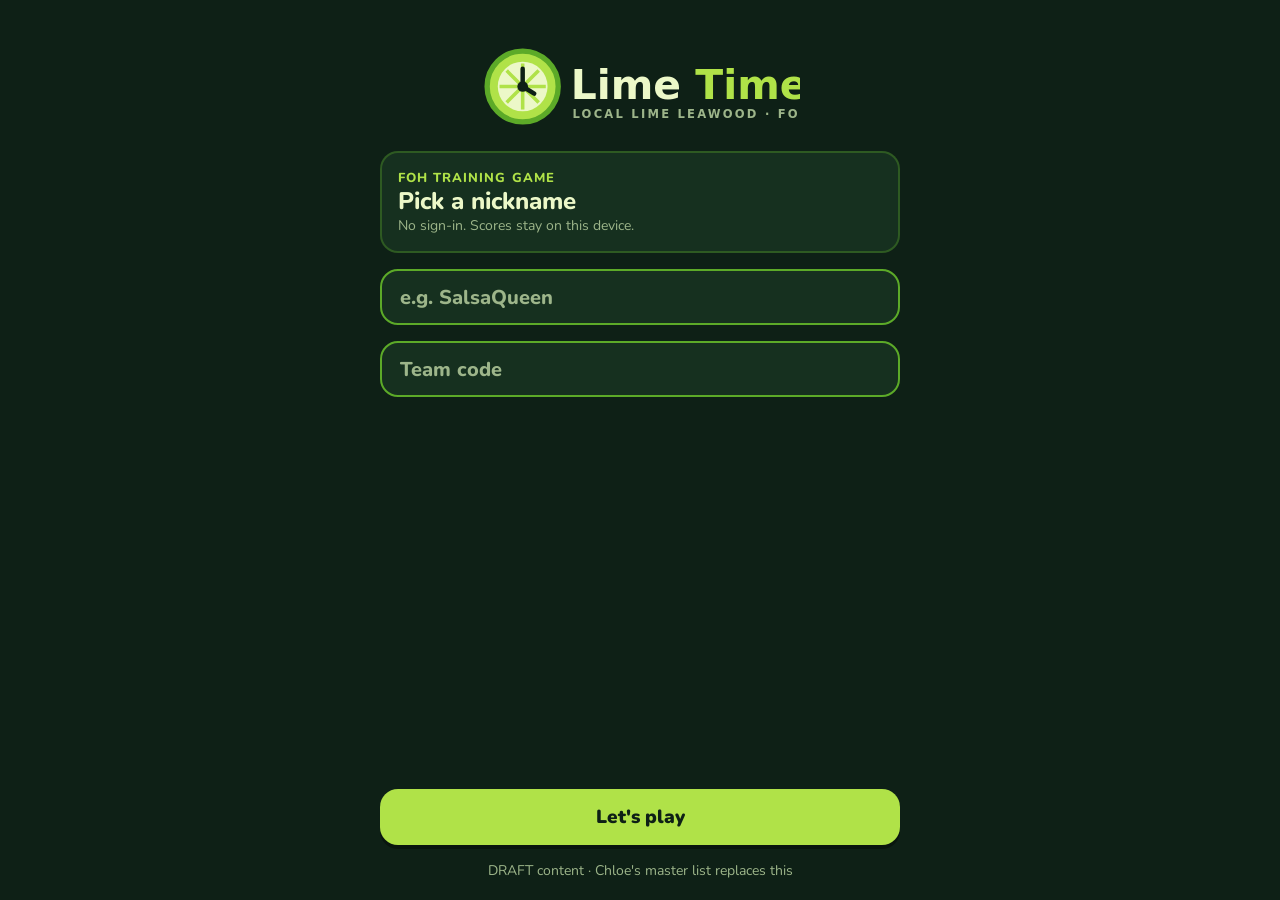
==== index.html @ c8c321ea "Restore index.html" ====
<!doctype html><html lang="en"><head><meta charset="utf-8"><meta name="robots" content="noindex,nofollow"><meta name="viewport" content="width=device-width,initial-scale=1,viewport-fit=cover">
<title>Lime Time</title><link rel="icon" href="assets/icon.svg"><link rel="stylesheet" href="style.css?v=4"><link rel="stylesheet" href="assets/agave.css?v=4"></head>
<body><main class="screen" id="app"></main><script src="app.js?v=4"></script></body></html>
---- style.css ----
@font-face{font-family:"Nunito";src:url("assets/fonts/Nunito.ttf") format("truetype");font-weight:200 1000;font-display:swap}
/* Lime Time — FOH trainee quiz style kit (Local Lime Leawood) */
:root{
  --page:#0E2016; --card:#16301F; --card-2:#1D3D28;
  --lime:#B0E248; --outline:#5CAA28; --cream:#ECF8C8; --muted:#9DB58A;
  --gold:#FFD25A; --red:#E5484D; --ink:#0E2016;
  --font:"Nunito","Baloo 2",ui-rounded,"SF Pro Rounded",system-ui,-apple-system,"Segoe UI",Roboto,sans-serif;
  --r-sm:12px; --r:18px; --r-lg:26px; --pill:999px;
  --tap:44px; --btn:56px; --gap:12px; --pad:20px;
  --shadow:0 4px 0 rgba(0,0,0,.35);
}
*{box-sizing:border-box;margin:0}
html,body{background:var(--page);color:var(--cream);font-family:var(--font);-webkit-font-smoothing:antialiased}
body{min-height:100dvh}
.screen{max-width:560px;margin:0 auto;min-height:100dvh;padding:max(var(--pad),env(safe-area-inset-top)) var(--pad) max(var(--pad),env(safe-area-inset-bottom));display:flex;flex-direction:column;gap:16px}
.topbar{display:flex;align-items:center;justify-content:space-between;gap:10px;min-height:var(--tap)}
.grow{flex:1}
h1,.h1{font-size:clamp(26px,7.5vw,34px);font-weight:900;line-height:1.1}
h2,.h2{font-size:clamp(20px,6vw,24px);font-weight:800;line-height:1.2}
.muted{color:var(--muted)} .small{font-size:14px}
.eyebrow{font-size:13px;font-weight:800;letter-spacing:.08em;text-transform:uppercase;color:var(--lime)}
.card{background:var(--card);border:2px solid rgba(92,170,40,.35);border-radius:var(--r);padding:16px}
/* Buttons */
.btn{display:flex;align-items:center;justify-content:center;gap:8px;width:100%;min-height:var(--btn);padding:0 20px;border-radius:var(--r);border:0;font:inherit;font-size:19px;font-weight:900;cursor:pointer;box-shadow:var(--shadow);transition:transform .08s}
.btn:active{transform:translateY(3px);box-shadow:0 1px 0 rgba(0,0,0,.35)}
.btn-primary{background:var(--lime);color:var(--ink)}
.btn-secondary{background:transparent;color:var(--cream);border:2px solid var(--outline);box-shadow:none}
.btn-icon{width:var(--tap);height:var(--tap);min-height:var(--tap);padding:0;border-radius:var(--pill);background:var(--card);color:var(--cream);border:2px solid var(--outline);box-shadow:none;font-size:18px}
.btn:focus-visible,.tile:focus-visible,.chip:focus-visible,.seat:focus-visible,.input:focus-visible{outline:3px solid var(--gold);outline-offset:2px}
/* Input */
.input{width:100%;min-height:var(--btn);padding:0 18px;border-radius:var(--r);border:2px solid var(--outline);background:var(--card);color:var(--cream);font:inherit;font-size:20px;font-weight:800}
.input::placeholder{color:var(--muted)}
/* Answer tiles */
.answers{display:grid;gap:var(--gap)}
.tile{display:flex;align-items:center;gap:12px;width:100%;min-height:64px;padding:12px 16px;border-radius:var(--r);background:var(--card);border:2px solid var(--outline);color:var(--cream);font:inherit;font-size:17px;font-weight:800;text-align:left;cursor:pointer}
.tile .key{flex:none;display:grid;place-items:center;width:34px;height:34px;border-radius:10px;background:var(--card-2);color:var(--lime);font-weight:900}
.tile.is-selected{border-color:var(--lime);background:var(--card-2)}
.tile.is-correct{background:var(--lime);border-color:var(--lime);color:var(--ink)}
.tile.is-correct .key{background:var(--ink);color:var(--lime)}
.tile.is-wrong{background:rgba(229,72,77,.16);border-color:var(--red);color:var(--cream)}
.tile.is-wrong .key{background:var(--red);color:#fff}
.tile.is-dim{opacity:.45}
/* Circular timer: set --p (0-1) inline */
.timer{--p:1;--size:64px;position:relative;width:var(--size);height:var(--size);border-radius:50%;flex:none;
  background:conic-gradient(var(--lime) calc(var(--p)*360deg),var(--card-2) 0);display:grid;place-items:center}
.timer::before{content:"";position:absolute;inset:6px;border-radius:50%;background:var(--page)}
.timer span{position:relative;font-size:22px;font-weight:900}
.timer.is-low{background:conic-gradient(var(--red) calc(var(--p)*360deg),var(--card-2) 0)}
/* Score pill */
.pill{display:inline-flex;align-items:center;gap:6px;min-height:36px;padding:0 14px;border-radius:var(--pill);background:rgba(255,210,90,.14);border:2px solid var(--gold);color:var(--gold);font-weight:900;font-size:16px;white-space:nowrap}
.pill.lime{background:rgba(176,226,72,.12);border-color:var(--lime);color:var(--lime)}
/* Progress */
.progress{height:10px;border-radius:var(--pill);background:var(--card-2);overflow:hidden}
.progress>i{display:block;height:100%;background:var(--lime);border-radius:inherit}
/* Leaderboard */
.board{display:grid;gap:8px}
.row{display:flex;align-items:center;gap:12px;min-height:60px;padding:10px 14px;border-radius:var(--r);background:var(--card)}
.row .rank{flex:none;width:32px;font-size:20px;font-weight:900;color:var(--muted);text-align:center}
.row .name{flex:1;min-width:0;font-weight:800;overflow:hidden;text-overflow:ellipsis;white-space:nowrap}
.row .name small{display:block;font-size:13px;font-weight:700;color:var(--muted)}
.row .pts{font-weight:900;color:var(--gold)}
.row.is-first{border:2px solid var(--gold)} .row.is-first .rank{color:var(--gold)}
.row.is-me{border:2px solid var(--lime);background:var(--card-2)}
/* Badge */
.badge{display:flex;flex-direction:column;align-items:center;gap:6px;width:88px;text-align:center;font-size:12px;font-weight:800;color:var(--cream)}
.badge .medal{width:64px;height:64px;border-radius:50%;display:grid;place-items:center;font-size:28px;background:radial-gradient(circle at 35% 30%,#FFE79A,var(--gold) 60%,#C99A1E);border:3px solid var(--page);box-shadow:0 0 0 3px var(--gold)}
.badge.is-locked .medal{background:var(--card-2);box-shadow:0 0 0 3px var(--card-2);filter:grayscale(1);opacity:.6}
.badges{display:flex;flex-wrap:wrap;gap:12px;justify-content:center}
/* Feedback banner */
.banner{border-radius:var(--r);padding:16px;font-weight:900;font-size:22px;display:flex;align-items:center;gap:12px}
.banner.ok{background:var(--lime);color:var(--ink)} .banner.no{background:var(--red);color:#fff}
/* Ring it in: order entry */
.ticket{background:var(--cream);color:var(--ink);border-radius:var(--r-sm);padding:12px 14px;font-weight:800;font-size:15px;line-height:1.4}
.ticket b{font-weight:900}
.seats{display:flex;gap:8px;flex-wrap:wrap}
.seat{min-width:var(--tap);min-height:var(--tap);padding:0 10px;border-radius:var(--r-sm);background:var(--card);border:2px solid var(--outline);color:var(--cream);font:inherit;font-weight:900;font-size:17px}
.seat.is-on{background:var(--lime);border-color:var(--lime);color:var(--ink)}
.menu-grid{display:grid;grid-template-columns:repeat(auto-fill,minmax(130px,1fr));gap:10px}
.item{min-height:72px;padding:10px 12px;border-radius:var(--r-sm);background:var(--card);border:2px solid var(--outline);color:var(--cream);font:inherit;font-weight:800;font-size:15px;text-align:left;display:flex;flex-direction:column;justify-content:space-between}
.item small{color:var(--muted);font-weight:700}
.item.is-on{border-color:var(--lime);background:var(--card-2);box-shadow:inset 0 0 0 2px var(--lime)}
.chips{display:flex;flex-wrap:wrap;gap:8px}
.chip{min-height:var(--tap);padding:0 14px;border-radius:var(--pill);background:transparent;border:2px solid var(--outline);color:var(--cream);font:inherit;font-weight:800;font-size:15px}
.chip.is-on{background:var(--lime);border-color:var(--lime);color:var(--ink)}
.chip.allergy{border-color:var(--red)} .chip.allergy.is-on{background:var(--red);color:#fff}
.btn-send{background:var(--lime);color:var(--ink)}
.sticky-bottom{position:sticky;bottom:0;padding-top:8px;background:linear-gradient(transparent,var(--page) 30%)}
.tag{display:inline-block;padding:2px 8px;border-radius:6px;background:var(--card-2);color:var(--muted);font-size:12px;font-weight:800}
@media (prefers-reduced-motion:reduce){*{transition:none!important}}
[hidden]{display:none!important}
---- assets/agave.css ----
/* Agave Stories round: add class="round-agave" to the round's .screen */
.round-agave{--page:#1A120C;--card:#2A1A10;--outline:#D9822B;--accent:#F2B45A;--smoke:#B8A48E;background:radial-gradient(120% 80% at 50% 0%,#3A2414 0%,#1A120C 60%)}
.round-agave .card,.round-agave .tile{background:var(--card);border-color:var(--outline)}
.round-agave .tile.is-correct{border-color:#B0E248;background:rgba(176,226,72,.12)}
.round-agave .tile.is-wrong{border-color:#E5484D;background:rgba(229,72,77,.12)}
.round-agave .btn-primary{background:var(--accent);color:#1A120C}
.round-agave .eyebrow{color:var(--accent)}
.round-agave .muted{color:var(--smoke)}
/* "Tell it at the table" story card shown after each answer */
.story-card{border-left:4px solid var(--accent,#F2B45A);background:rgba(242,180,90,.08);border-radius:12px;padding:14px 16px;font-size:16px;line-height:1.45;color:#ECF8C8}
.story-card .story-label{display:block;font-size:12px;font-weight:900;letter-spacing:.08em;text-transform:uppercase;color:var(--accent,#F2B45A);margin-bottom:6px}
.round-agave .tile.is-correct{color:#ECF8C8}
.round-agave .tile.is-correct .key{background:#B0E248;color:#1A120C}
.round-agave .progress i{background:var(--accent)}
.round-agave .key{background:rgba(242,180,90,.16);color:var(--accent)}
.round-agave a{color:var(--accent)}
.tile-icon{width:28px;height:28px;flex:none}
.src-link{font-size:12px;color:var(--muted);word-break:break-all}
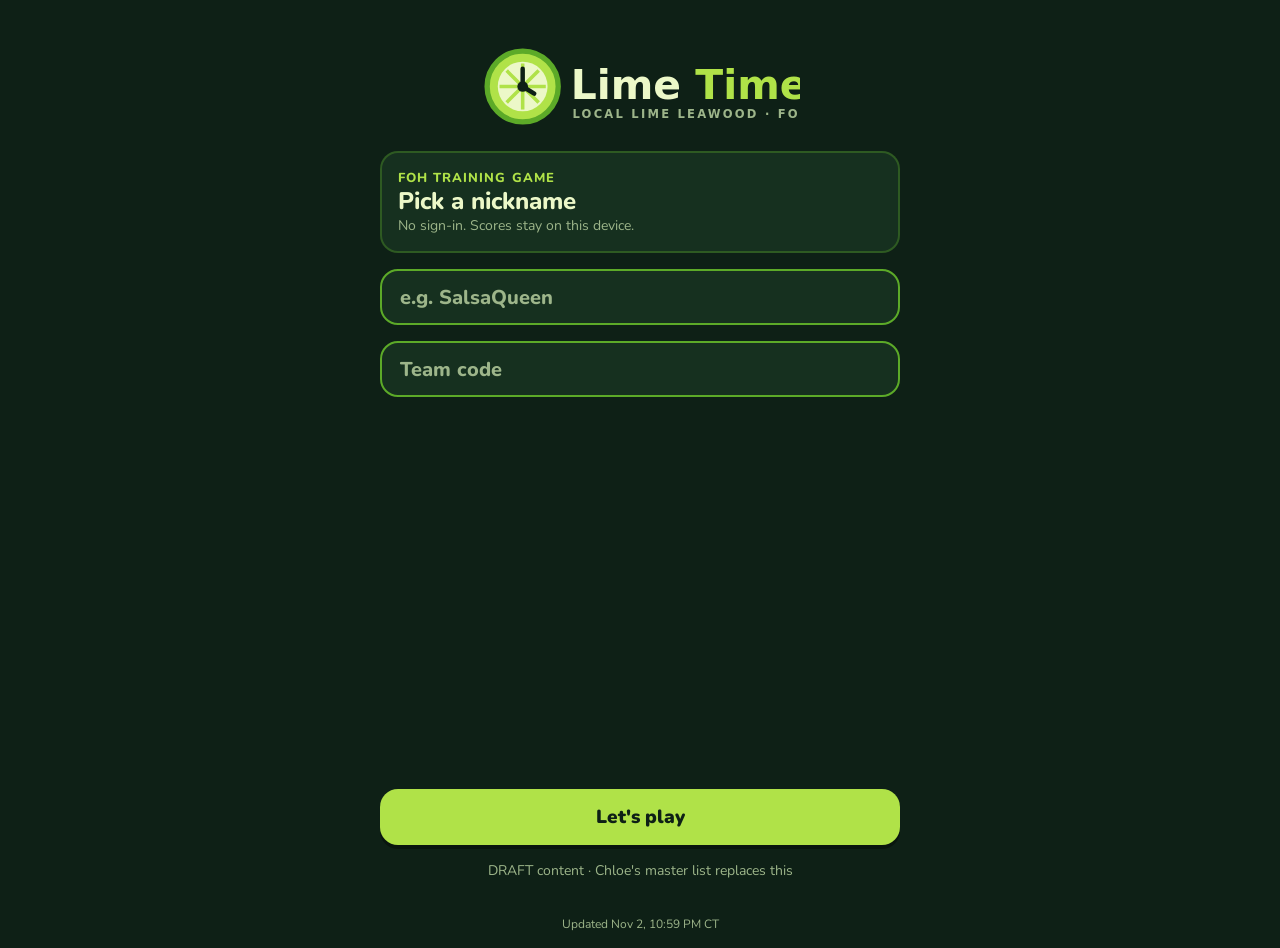
==== commit d480290c: "Auto-reload + updated stamp (Nov 2, 10:59 PM CT)" ====
--- a/index.html
+++ b/index.html
@@ -1,3 +1,3 @@
 <!doctype html><html lang="en"><head><meta charset="utf-8"><meta name="robots" content="noindex,nofollow"><meta name="viewport" content="width=device-width,initial-scale=1,viewport-fit=cover">
-<title>Lime Time</title><link rel="icon" href="assets/icon.svg"><link rel="stylesheet" href="style.css?v=4"><link rel="stylesheet" href="assets/agave.css?v=4"></head>
-<body><main class="screen" id="app"></main><script src="app.js?v=4"></script></body></html>
+<title>Lime Time</title><link rel="icon" href="assets/icon.svg"><link rel="stylesheet" href="style.css?v=1793681992"><link rel="stylesheet" href="assets/agave.css?v=1793681992"></head>
+<body><main class="screen" id="app"></main><script src="app.js?v=1793681992"></script></body></html>
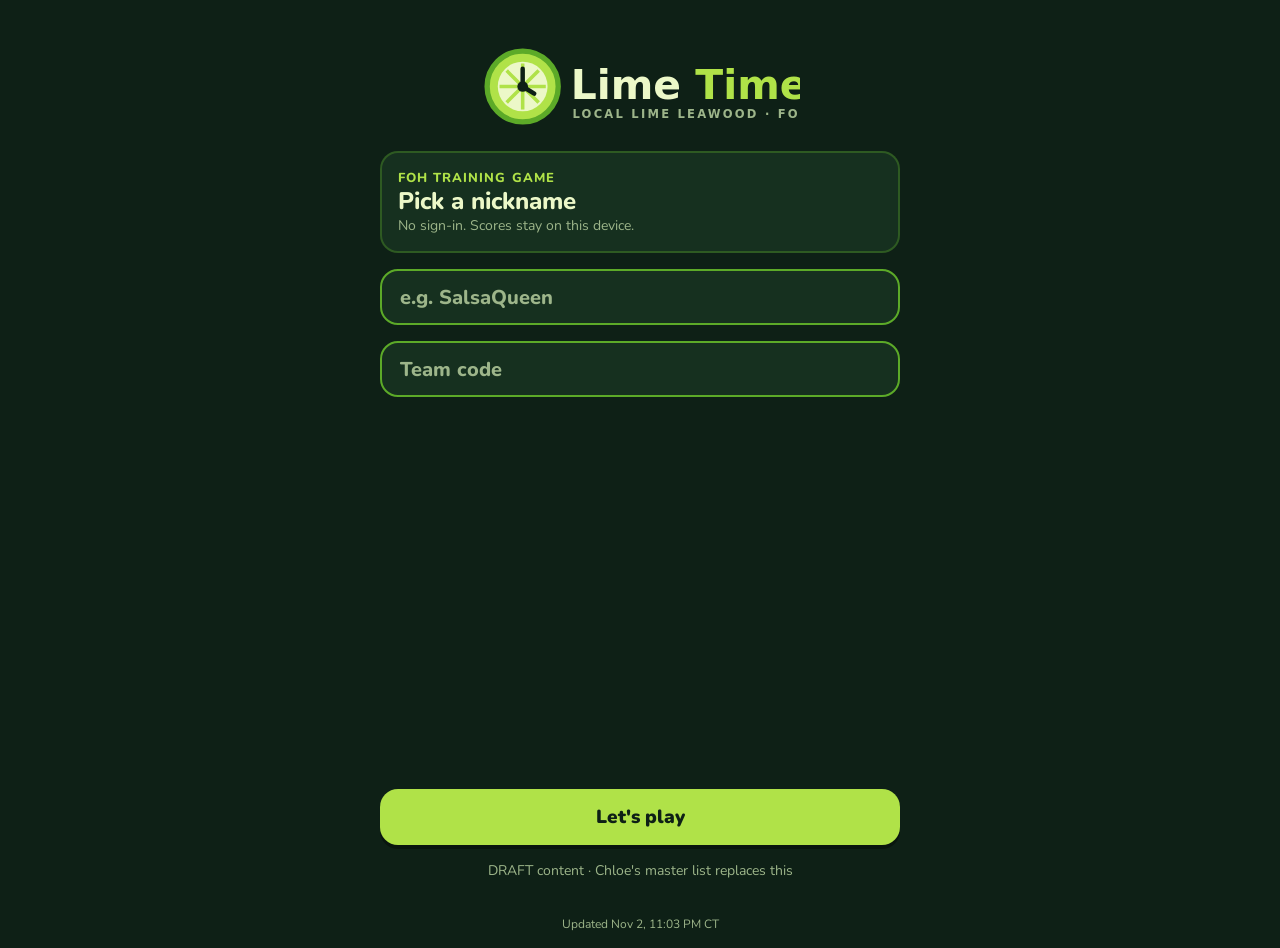
==== commit fb140441: "Verified allergens + palette colors (Nov 2, 11:03 PM CT)" ====
--- a/index.html
+++ b/index.html
@@ -1,3 +1,3 @@
 <!doctype html><html lang="en"><head><meta charset="utf-8"><meta name="robots" content="noindex,nofollow"><meta name="viewport" content="width=device-width,initial-scale=1,viewport-fit=cover">
-<title>Lime Time</title><link rel="icon" href="assets/icon.svg"><link rel="stylesheet" href="style.css?v=1793681992"><link rel="stylesheet" href="assets/agave.css?v=1793681992"></head>
-<body><main class="screen" id="app"></main><script src="app.js?v=1793681992"></script></body></html>
+<title>Lime Time</title><link rel="icon" href="assets/icon.svg"><link rel="stylesheet" href="style.css?v=1793682190"><link rel="stylesheet" href="assets/agave.css?v=1793682190"></head>
+<body><main class="screen" id="app"></main><script src="app.js?v=1793682190"></script></body></html>
--- a/style.css
+++ b/style.css
@@ -7,7 +7,8 @@
   --font:"Nunito","Baloo 2",ui-rounded,"SF Pro Rounded",system-ui,-apple-system,"Segoe UI",Roboto,sans-serif;
   --r-sm:12px; --r:18px; --r-lg:26px; --pill:999px;
   --tap:44px; --btn:56px; --gap:12px; --pad:20px;
-  --shadow:0 4px 0 rgba(0,0,0,.35);
+  --shade:rgba(0,0,0,.35); --on-red:#FFFFFF; --gold-hi:#FFE79A; --gold-lo:#C99A1E;
+  --shadow:0 4px 0 var(--shade);
 }
 *{box-sizing:border-box;margin:0}
 html,body{background:var(--page);color:var(--cream);font-family:var(--font);-webkit-font-smoothing:antialiased}
@@ -22,7 +23,7 @@
 .card{background:var(--card);border:2px solid rgba(92,170,40,.35);border-radius:var(--r);padding:16px}
 /* Buttons */
 .btn{display:flex;align-items:center;justify-content:center;gap:8px;width:100%;min-height:var(--btn);padding:0 20px;border-radius:var(--r);border:0;font:inherit;font-size:19px;font-weight:900;cursor:pointer;box-shadow:var(--shadow);transition:transform .08s}
-.btn:active{transform:translateY(3px);box-shadow:0 1px 0 rgba(0,0,0,.35)}
+.btn:active{transform:translateY(3px);box-shadow:0 1px 0 var(--shade)}
 .btn-primary{background:var(--lime);color:var(--ink)}
 .btn-secondary{background:transparent;color:var(--cream);border:2px solid var(--outline);box-shadow:none}
 .btn-icon{width:var(--tap);height:var(--tap);min-height:var(--tap);padding:0;border-radius:var(--pill);background:var(--card);color:var(--cream);border:2px solid var(--outline);box-shadow:none;font-size:18px}
@@ -38,7 +39,7 @@
 .tile.is-correct{background:var(--lime);border-color:var(--lime);color:var(--ink)}
 .tile.is-correct .key{background:var(--ink);color:var(--lime)}
 .tile.is-wrong{background:rgba(229,72,77,.16);border-color:var(--red);color:var(--cream)}
-.tile.is-wrong .key{background:var(--red);color:#fff}
+.tile.is-wrong .key{background:var(--red);color:var(--on-red)}
 .tile.is-dim{opacity:.45}
 /* Circular timer: set --p (0-1) inline */
 .timer{--p:1;--size:64px;position:relative;width:var(--size);height:var(--size);border-radius:50%;flex:none;
@@ -63,12 +64,12 @@
 .row.is-me{border:2px solid var(--lime);background:var(--card-2)}
 /* Badge */
 .badge{display:flex;flex-direction:column;align-items:center;gap:6px;width:88px;text-align:center;font-size:12px;font-weight:800;color:var(--cream)}
-.badge .medal{width:64px;height:64px;border-radius:50%;display:grid;place-items:center;font-size:28px;background:radial-gradient(circle at 35% 30%,#FFE79A,var(--gold) 60%,#C99A1E);border:3px solid var(--page);box-shadow:0 0 0 3px var(--gold)}
+.badge .medal{width:64px;height:64px;border-radius:50%;display:grid;place-items:center;font-size:28px;background:radial-gradient(circle at 35% 30%,var(--gold-hi),var(--gold) 60%,var(--gold-lo));border:3px solid var(--page);box-shadow:0 0 0 3px var(--gold)}
 .badge.is-locked .medal{background:var(--card-2);box-shadow:0 0 0 3px var(--card-2);filter:grayscale(1);opacity:.6}
 .badges{display:flex;flex-wrap:wrap;gap:12px;justify-content:center}
 /* Feedback banner */
 .banner{border-radius:var(--r);padding:16px;font-weight:900;font-size:22px;display:flex;align-items:center;gap:12px}
-.banner.ok{background:var(--lime);color:var(--ink)} .banner.no{background:var(--red);color:#fff}
+.banner.ok{background:var(--lime);color:var(--ink)} .banner.no{background:var(--red);color:var(--on-red)}
 /* Ring it in: order entry */
 .ticket{background:var(--cream);color:var(--ink);border-radius:var(--r-sm);padding:12px 14px;font-weight:800;font-size:15px;line-height:1.4}
 .ticket b{font-weight:900}
@@ -82,7 +83,7 @@
 .chips{display:flex;flex-wrap:wrap;gap:8px}
 .chip{min-height:var(--tap);padding:0 14px;border-radius:var(--pill);background:transparent;border:2px solid var(--outline);color:var(--cream);font:inherit;font-weight:800;font-size:15px}
 .chip.is-on{background:var(--lime);border-color:var(--lime);color:var(--ink)}
-.chip.allergy{border-color:var(--red)} .chip.allergy.is-on{background:var(--red);color:#fff}
+.chip.allergy{border-color:var(--red)} .chip.allergy.is-on{background:var(--red);color:var(--on-red)}
 .btn-send{background:var(--lime);color:var(--ink)}
 .sticky-bottom{position:sticky;bottom:0;padding-top:8px;background:linear-gradient(transparent,var(--page) 30%)}
 .tag{display:inline-block;padding:2px 8px;border-radius:6px;background:var(--card-2);color:var(--muted);font-size:12px;font-weight:800}
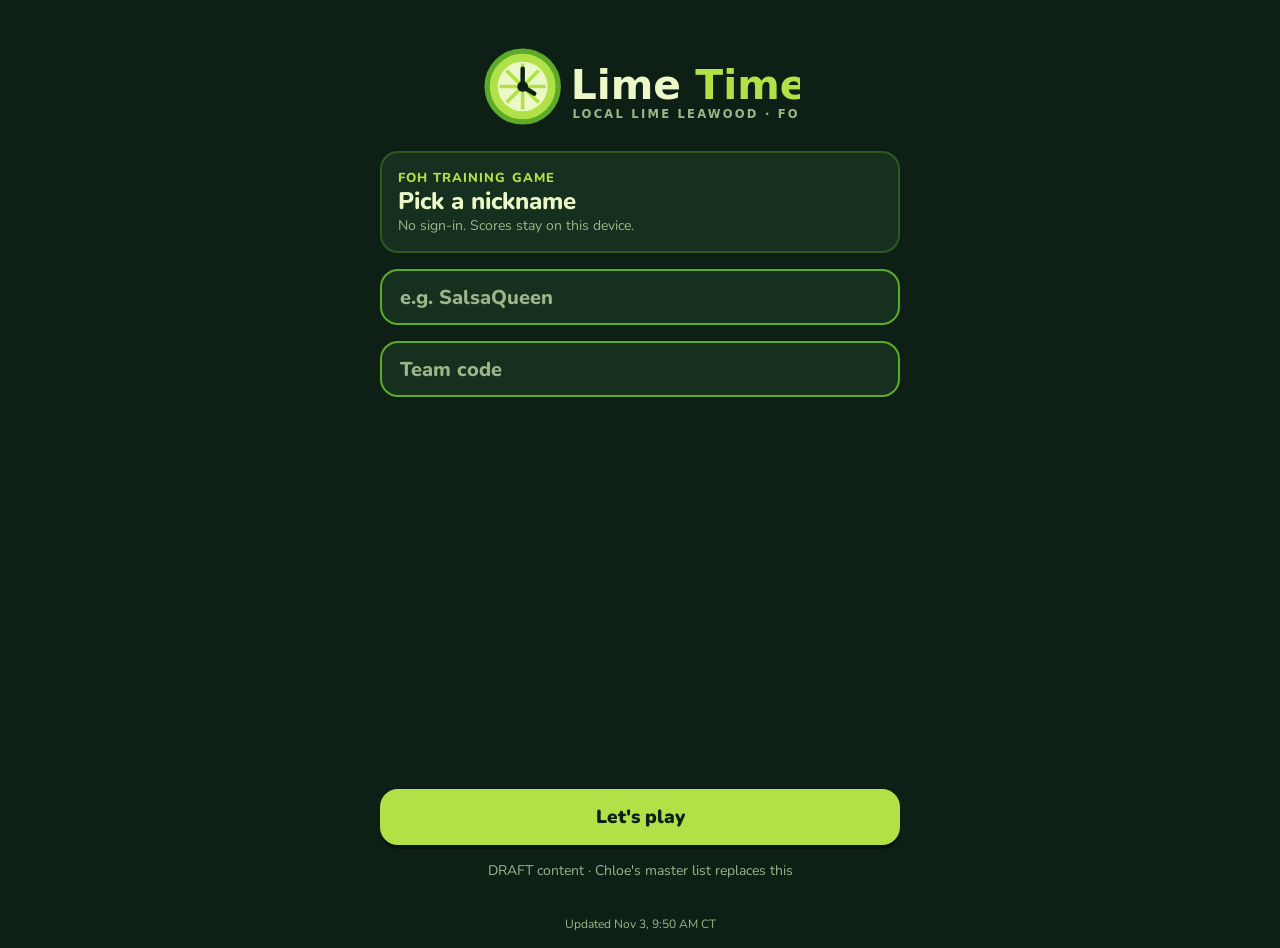
==== commit ea697a0f: "Bar questions from Bar Bible (Nov 3, 9:50 AM CT)" ====
--- a/index.html
+++ b/index.html
@@ -1,3 +1,3 @@
 <!doctype html><html lang="en"><head><meta charset="utf-8"><meta name="robots" content="noindex,nofollow"><meta name="viewport" content="width=device-width,initial-scale=1,viewport-fit=cover">
-<title>Lime Time</title><link rel="icon" href="assets/icon.svg"><link rel="stylesheet" href="style.css?v=1793682190"><link rel="stylesheet" href="assets/agave.css?v=1793682190"></head>
-<body><main class="screen" id="app"></main><script src="app.js?v=1793682190"></script></body></html>
+<title>Lime Time</title><link rel="icon" href="assets/icon.svg"><link rel="stylesheet" href="style.css?v=1793721034"><link rel="stylesheet" href="assets/agave.css?v=1793721034"></head>
+<body><main class="screen" id="app"></main><script src="app.js?v=1793721034"></script></body></html>
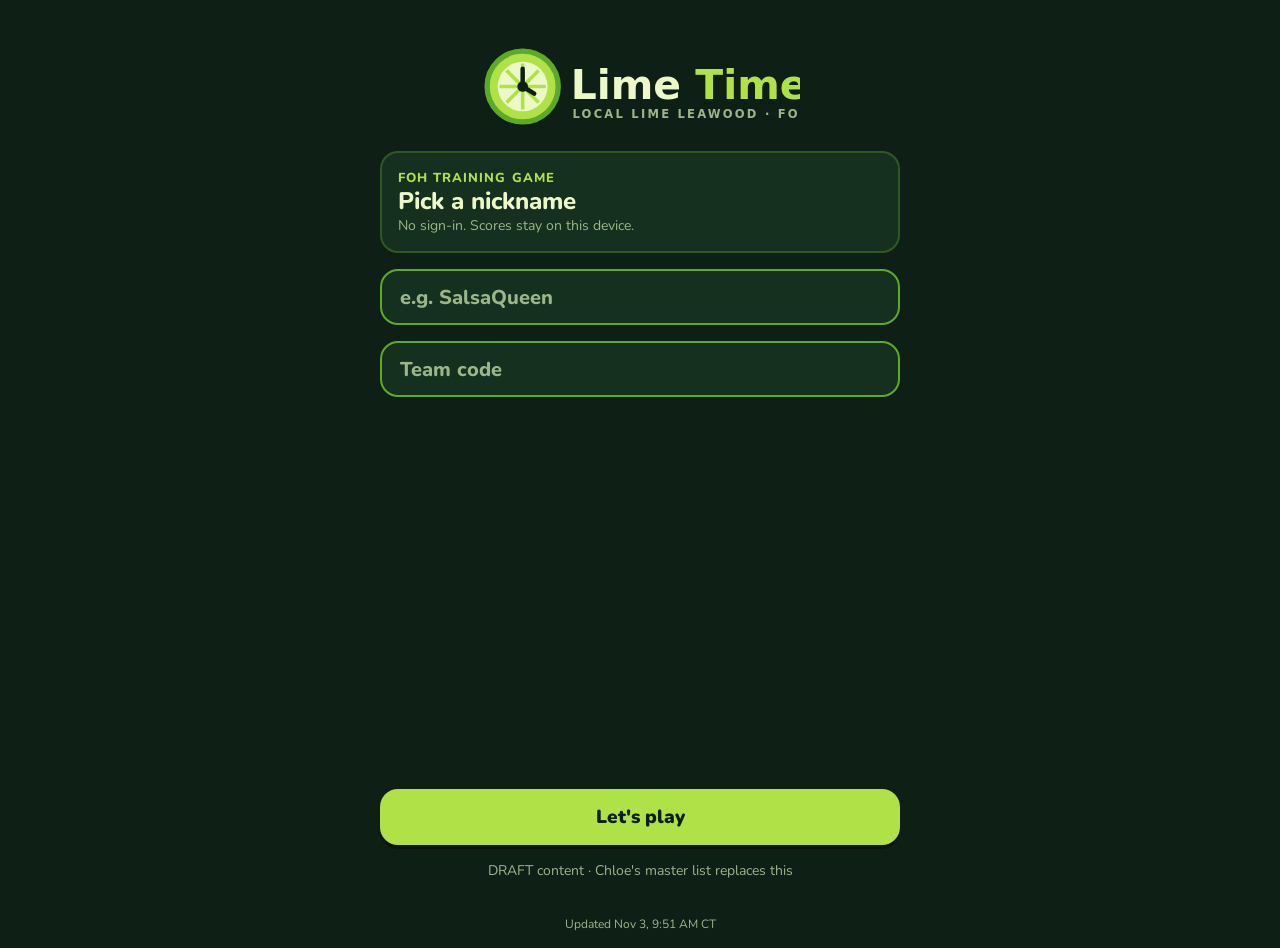
==== commit 86aca3c6: "bb01 reword (Nov 3, 9:51 AM CT)" ====
--- a/index.html
+++ b/index.html
@@ -1,3 +1,3 @@
 <!doctype html><html lang="en"><head><meta charset="utf-8"><meta name="robots" content="noindex,nofollow"><meta name="viewport" content="width=device-width,initial-scale=1,viewport-fit=cover">
-<title>Lime Time</title><link rel="icon" href="assets/icon.svg"><link rel="stylesheet" href="style.css?v=1793721034"><link rel="stylesheet" href="assets/agave.css?v=1793721034"></head>
-<body><main class="screen" id="app"></main><script src="app.js?v=1793721034"></script></body></html>
+<title>Lime Time</title><link rel="icon" href="assets/icon.svg"><link rel="stylesheet" href="style.css?v=1793721118"><link rel="stylesheet" href="assets/agave.css?v=1793721118"></head>
+<body><main class="screen" id="app"></main><script src="app.js?v=1793721118"></script></body></html>
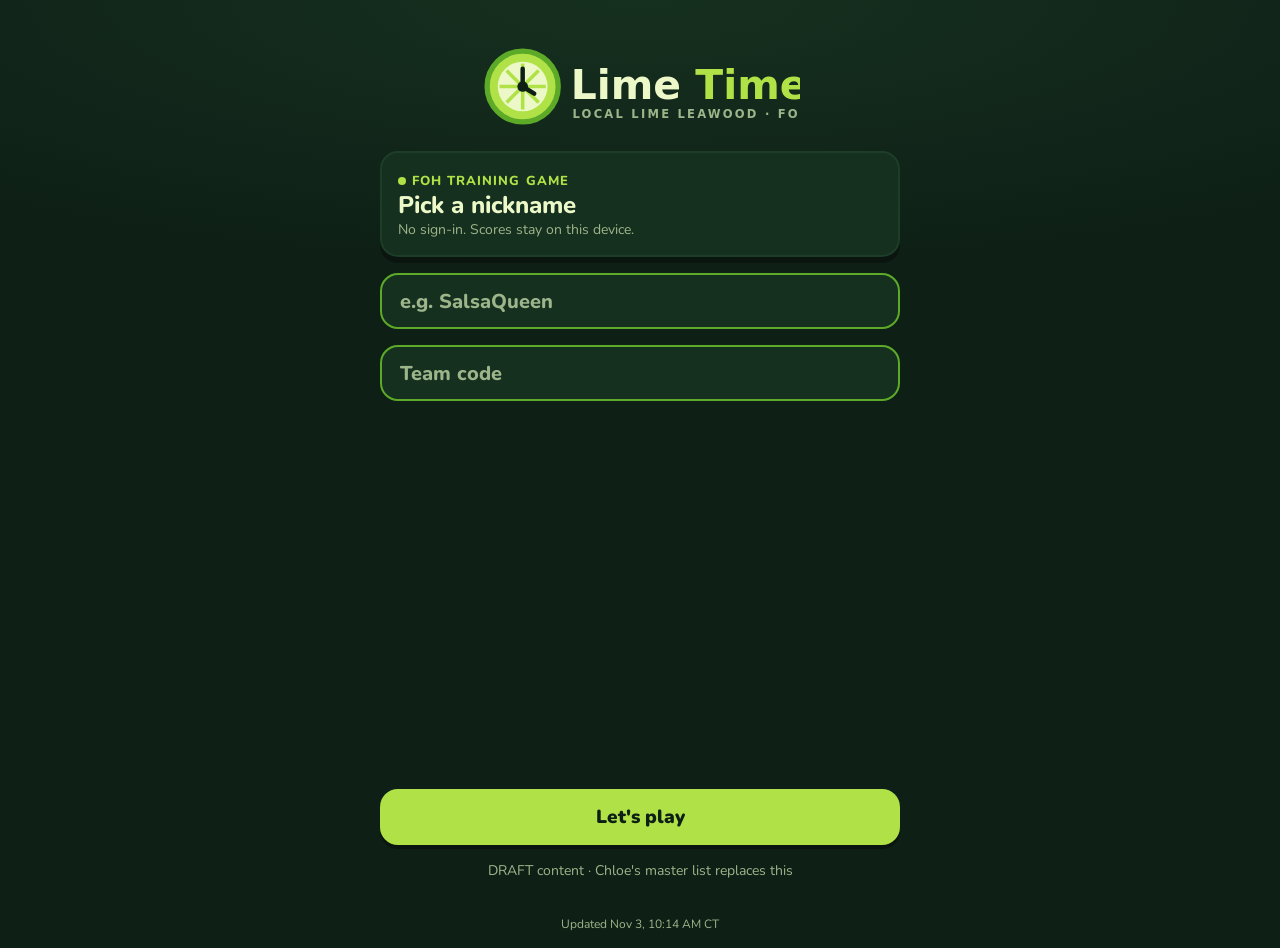
==== commit a1daf6ba: "Lime Time redesign (Nov 3, 10:14 AM CT)" ====
--- a/index.html
+++ b/index.html
@@ -1,3 +1,3 @@
 <!doctype html><html lang="en"><head><meta charset="utf-8"><meta name="robots" content="noindex,nofollow"><meta name="viewport" content="width=device-width,initial-scale=1,viewport-fit=cover">
-<title>Lime Time</title><link rel="icon" href="assets/icon.svg"><link rel="stylesheet" href="style.css?v=1793721118"><link rel="stylesheet" href="assets/agave.css?v=1793721118"></head>
-<body><main class="screen" id="app"></main><script src="app.js?v=1793721118"></script></body></html>
+<title>Lime Time</title><link rel="icon" href="assets/icon.svg"><link rel="stylesheet" href="style.css?v=1793722471"><link rel="stylesheet" href="assets/agave.css?v=1793722471"></head>
+<body><main class="screen" id="app"></main><script src="app.js?v=1793722471"></script></body></html>
--- a/style.css
+++ b/style.css
@@ -89,3 +89,24 @@
 .tag{display:inline-block;padding:2px 8px;border-radius:6px;background:var(--card-2);color:var(--muted);font-size:12px;font-weight:800}
 @media (prefers-reduced-motion:reduce){*{transition:none!important}}
 [hidden]{display:none!important}
+/* Redesign pass (Artis, Nov 3). Palette variables only; no layout changes. */
+html{-webkit-tap-highlight-color:transparent}
+body{background:radial-gradient(120% 45% at 50% 0,var(--card) 0,var(--page) 65%) fixed}
+h1,.h1{letter-spacing:-.01em}
+.card{border-color:var(--card-2);box-shadow:0 6px 0 var(--shade)}
+.tile{transition:transform .08s,background .15s,border-color .15s}
+.tile:active{transform:scale(.98)}
+.tile .key{border:2px solid var(--outline)}
+.tile.is-correct .key{border-color:var(--ink)}
+.tile.is-wrong .key{border-color:var(--red)}
+.banner{box-shadow:var(--shadow)}
+.banner.ok::before,.banner.no::before{flex:0 0 32px;height:32px;border-radius:50%;display:grid;place-items:center;font-size:20px;font-weight:1000}
+.banner.ok::before{content:"✓";background:var(--ink);color:var(--lime)}
+.banner.no::before{content:"!";background:var(--on-red);color:var(--red)}
+.progress{height:12px;border:2px solid var(--card-2)}
+.row{border-left:4px solid var(--outline)}.row.is-first,.row.is-me{border-left-width:4px}
+.item,.seat,.chip{transition:background .15s,border-color .15s}
+.item:active,.seat:active,.chip:active{transform:scale(.97)}
+.ticket{box-shadow:0 4px 0 var(--shade)}
+.eyebrow{display:inline-flex;align-items:center;gap:6px}
+.eyebrow::before{content:"";width:8px;height:8px;border-radius:50%;background:var(--lime)}
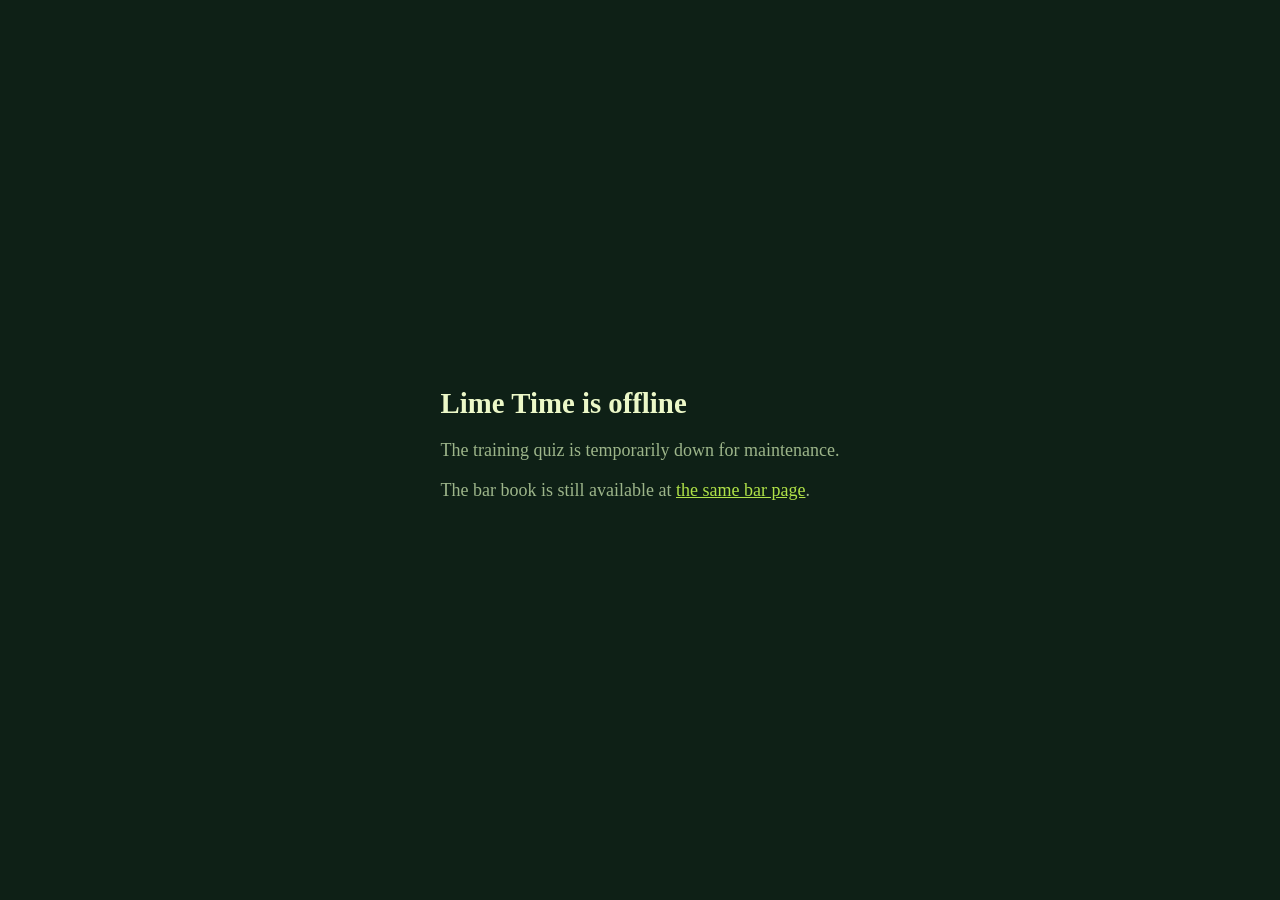
==== commit 0c9ca288: "Take the quiz and floor chart offline, keep the bar book. Replace the Lime Time and floor chart page" ====
--- a/index.html
+++ b/index.html
@@ -1,3 +1,32 @@
-<!doctype html><html lang="en"><head><meta charset="utf-8"><meta name="robots" content="noindex,nofollow"><meta name="viewport" content="width=device-width,initial-scale=1,viewport-fit=cover">
-<title>Lime Time</title><link rel="icon" href="assets/icon.svg"><link rel="stylesheet" href="style.css?v=1793722471"><link rel="stylesheet" href="assets/agave.css?v=1793722471"></head>
-<body><main class="screen" id="app"></main><script src="app.js?v=1793722471"></script></body></html>
+<!doctype html>
+<html lang="en">
+<head>
+<meta charset="utf-8">
+<meta name="robots" content="noindex,nofollow">
+<meta name="viewport" content="width=device-width,initial-scale=1,viewport-fit=cover">
+<meta name="theme-color" content="#0E2016">
+<title>Lime Time is offline</title>
+<style>
+  body {
+    margin: 0;
+    min-height: 100vh;
+    display: grid;
+    place-items: center;
+    background: #0E2016;
+    color: #ECF8C8;
+    font: 18px/1.45 Georgia, "Iowan Old Style", "Palatino Linotype", Palatino, serif;
+  }
+  main { max-width: 34rem; padding: 32px 20px; }
+  h1 { font-size: 1.8rem; font-weight: 600; margin: 0 0 12px; }
+  p { margin: 0 0 14px; color: #9DB58A; }
+  a { color: #B0E248; }
+</style>
+</head>
+<body>
+<main>
+  <h1>Lime Time is offline</h1>
+  <p>The training quiz is temporarily down for maintenance.</p>
+  <p>The bar book is still available at <a href="bar/">the same bar page</a>.</p>
+</main>
+</body>
+</html>
